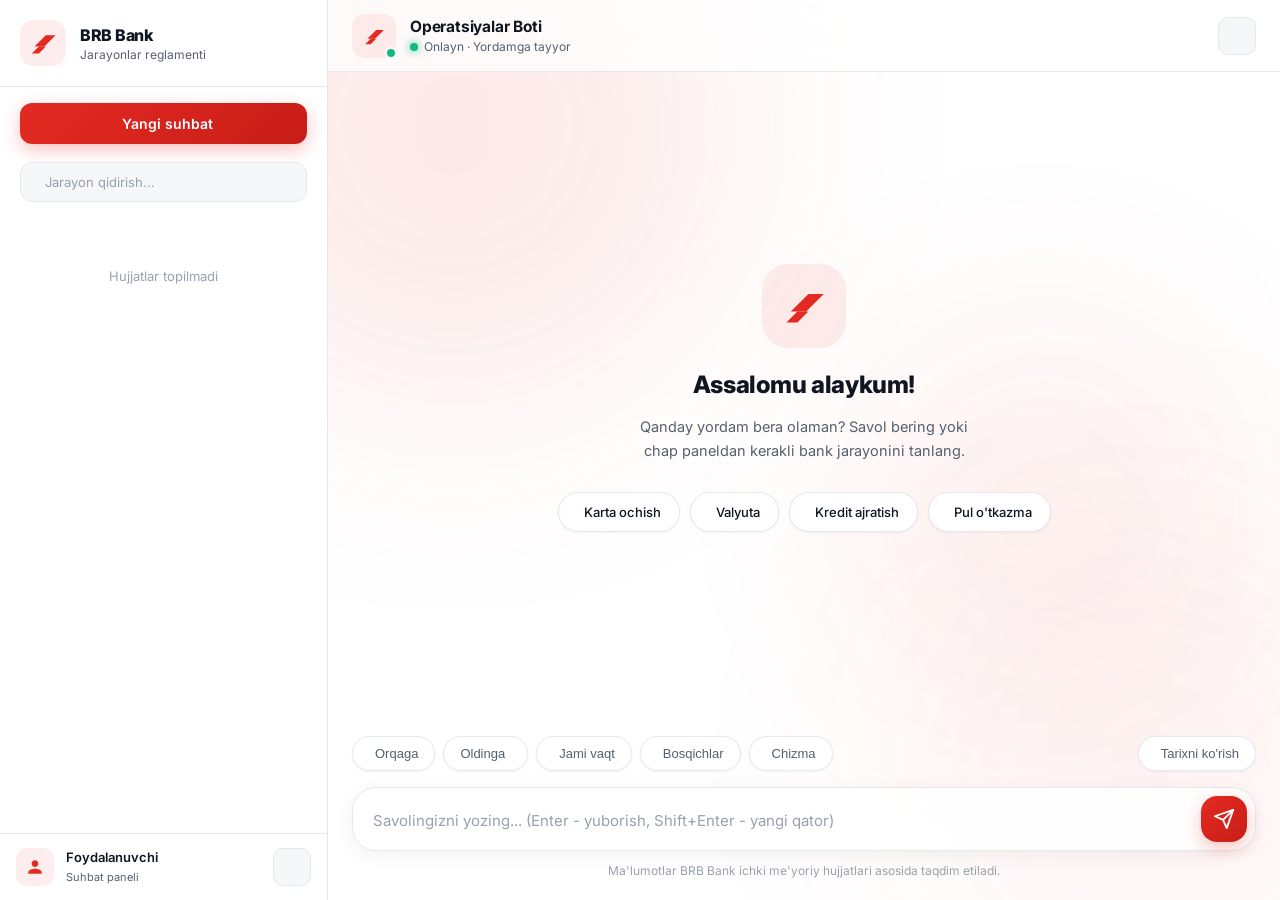
==== app/frontend/index.html @ d063abb3 "feat: CORS sozlamalari to'g'rilandi va suhbat/admin/superadmin panellari yangilandi" ====
<!DOCTYPE html>
<html lang="uz" data-theme="light">
<head>
  <meta charset="UTF-8">
  <meta name="viewport" content="width=device-width, initial-scale=1.0">
  <title>BRB Bank — Operatsiyalar Yordamchisi</title>
  <meta name="description" content="BRB Bank ichki jarayonlar va operatsiyalar bo'yicha sun'iy intellekt yordamchisi">
  <meta name="theme-color" content="#e32a22">
  <link rel="preconnect" href="https://fonts.googleapis.com">
  <link rel="preconnect" href="https://fonts.gstatic.com" crossorigin>
  <link href="https://fonts.googleapis.com/css2?family=Inter:wght@300;400;500;600;700;800&family=Fira+Code:wght@500&display=swap" rel="stylesheet">
  <link rel="stylesheet" href="https://cdn.jsdelivr.net/npm/@tabler/icons-webfont@3.3.0/tabler-icons.min.css"/>
  <style>
    :root {
      /* ===== LIGHT MODE ===== */
      --bg: #eef1f5;
      --bg-chat: #ffffff;
      --bg2: #ffffff;
      --bg3: #f6f7f9;
      --bg4: #eef0f3;
      --border: #e6e8ec;
      --border2: #d5d8dd;
      --txt: #0f1521;
      --txt2: #55606f;
      --txt3: #98a1af;

      /* BRB Qizil brend ranglari */
      --acc: #e32a22;
      --acc2: #c81d17;
      --acc-light: rgba(227, 42, 34, 0.08);
      --acc-light2: rgba(227, 42, 34, 0.14);
      --glow: rgba(227, 42, 34, 0.20);

      --blob1: rgba(227, 42, 34, 0.10);
      --blob2: rgba(227, 42, 34, 0.05);

      --green: #10b981;
      --ubg: linear-gradient(135deg, #e32a22 0%, #c81d17 100%);
      --ubg-solid: #e32a22;
      --bbg: #ffffff;

      --shadow-xs: 0 1px 3px rgba(15, 21, 33, 0.05);
      --shadow: 0 4px 20px rgba(15, 21, 33, 0.06);
      --shadow-lg: 0 16px 48px rgba(227, 42, 34, 0.16);
      --shadow-usr: 0 6px 18px rgba(227, 42, 34, 0.28);

      --r: 18px;
      --rs: 12px;
      --sw: 328px;
    }

    [data-theme="dark"] {
      /* ===== DARK MODE ===== */
      --bg: #090b10;
      --bg-chat: #0d0f15;
      --bg2: #12141b;
      --bg3: #181b23;
      --bg4: #222732;
      --border: #23283340;
      --border: #262b36;
      --border2: #333a48;
      --txt: #f1f3f7;
      --txt2: #9aa4b2;
      --txt3: #616b7a;

      --acc: #f2554d;
      --acc2: #e32a22;
      --acc-light: rgba(242, 85, 77, 0.12);
      --acc-light2: rgba(242, 85, 77, 0.20);
      --glow: rgba(242, 85, 77, 0.28);

      --blob1: rgba(242, 85, 77, 0.08);
      --blob2: rgba(242, 85, 77, 0.04);

      --green: #34d399;
      --ubg: linear-gradient(135deg, #f2554d 0%, #d8362e 100%);
      --ubg-solid: #f2554d;
      --bbg: #171a21;

      --shadow-xs: 0 1px 3px rgba(0, 0, 0, 0.3);
      --shadow: 0 4px 20px rgba(0, 0, 0, 0.45);
      --shadow-lg: 0 16px 48px rgba(0, 0, 0, 0.65);
      --shadow-usr: 0 6px 18px rgba(0, 0, 0, 0.5);
    }

    *, *::before, *::after { box-sizing: border-box; margin: 0; padding: 0; }

    html, body { height: 100%; background: var(--bg); }

    body {
      font-family: 'Inter', sans-serif;
      background: var(--bg);
      color: var(--txt);
      height: 100vh;
      overflow: hidden;
      display: flex;
      -webkit-font-smoothing: antialiased;
      transition: background .35s ease, color .35s ease;
    }

    /* ===== Scrollbar ===== */
    ::-webkit-scrollbar { width: 7px; height: 7px; }
    ::-webkit-scrollbar-track { background: transparent; }
    ::-webkit-scrollbar-thumb { background: var(--border2); border-radius: 10px; }
    ::-webkit-scrollbar-thumb:hover { background: var(--txt3); }

    .brb-logo-svg { width: 100%; height: 100%; object-fit: contain; }

    /* ===== Welcome Screen ===== */
    #welcome {
      position: fixed; inset: 0; z-index: 200; background: var(--bg2);
      display: flex; flex-direction: column; align-items: center; justify-content: center; gap: 26px;
      animation: wOut .55s cubic-bezier(.8,0,.2,1) 2.2s forwards;
    }
    @keyframes wOut { to { opacity: 0; transform: scale(1.06); pointer-events: none; visibility: hidden; } }
    .wlogo {
      width: 104px; height: 104px; border-radius: 30px;
      background: var(--acc-light); display: flex; align-items: center; justify-content: center;
      color: var(--acc); padding: 22px; position: relative;
      animation: wPop .8s cubic-bezier(.34,1.56,.64,1) .2s both;
    }
    .wlogo::after {
      content: ''; position: absolute; inset: -6px; border-radius: 34px;
      border: 2px solid var(--acc-light2); animation: wRing 2s ease-in-out infinite;
    }
    @keyframes wRing { 0%,100% { transform: scale(1); opacity: .6; } 50% { transform: scale(1.08); opacity: 0; } }
    .wtxt { text-align: center; animation: wUp .6s ease .7s both; }
    .wtxt h1 { font-size: 29px; font-weight: 800; letter-spacing: -.6px; color: var(--txt); }
    .wtxt p { font-size: 15px; color: var(--txt2); margin-top: 8px; font-weight: 400; }
    .wdots { display: flex; gap: 8px; animation: wUp .6s ease 1s both; }
    .wdots span { width: 9px; height: 9px; border-radius: 50%; background: var(--acc); animation: dp 1.4s ease infinite; }
    .wdots span:nth-child(2) { animation-delay: .2s; }
    .wdots span:nth-child(3) { animation-delay: .4s; }
    @keyframes wPop { from { transform: scale(.5); opacity: 0; } to { transform: scale(1); opacity: 1; } }
    @keyframes wUp { from { transform: translateY(20px); opacity: 0; } to { transform: translateY(0); opacity: 1; } }
    @keyframes dp { 0%,100% { transform: scale(.7); opacity: .35; } 50% { transform: scale(1.3); opacity: 1; } }

    #app { display: flex; width: 100%; height: 100vh; opacity: 0; animation: appF .6s ease 2.5s forwards; }
    @keyframes appF { to { opacity: 1; } }

    /* ===== Sidebar ===== */
    #sidebar {
      width: var(--sw); min-width: var(--sw); background: var(--bg2);
      border-right: 1px solid var(--border); display: flex; flex-direction: column;
      transition: transform .35s cubic-bezier(.4,0,.2,1), background .35s; z-index: 50;
    }
    .sbh { padding: 20px; border-bottom: 1px solid var(--border); display: flex; align-items: center; gap: 14px; flex-shrink: 0; }
    .sblogo {
      width: 46px; height: 46px; border-radius: 14px; background: var(--acc-light);
      display: flex; align-items: center; justify-content: center; color: var(--acc); flex-shrink: 0; padding: 9px;
    }
    .sbbrand h2 { font-size: 16px; font-weight: 800; letter-spacing: -.3px; }
    .sbbrand p { font-size: 12px; color: var(--txt2); margin-top: 2px; }

    .sbnew { padding: 16px 20px 4px; flex-shrink: 0; }
    .newbtn {
      width: 100%; display: flex; align-items: center; justify-content: center; gap: 8px;
      background: var(--ubg); color: #fff; border: none; border-radius: var(--rs);
      padding: 12px; font-size: 14px; font-weight: 600; font-family: inherit; cursor: pointer;
      box-shadow: var(--shadow-usr); transition: transform .2s ease, box-shadow .2s ease;
    }
    .newbtn i { font-size: 18px; }
    .newbtn:hover { transform: translateY(-2px); }
    .newbtn:active { transform: translateY(0) scale(.98); }

    .sbsrch { padding: 14px 20px; flex-shrink: 0; }
    .srchi {
      display: flex; align-items: center; gap: 10px; background: var(--bg3);
      border: 1px solid var(--border); border-radius: var(--rs); padding: 11px 14px; transition: all .2s ease;
    }
    .srchi:focus-within { border-color: var(--acc); box-shadow: 0 0 0 4px var(--acc-light); background: var(--bg2); }
    .srchi i { color: var(--txt3); font-size: 16px; flex-shrink: 0; }
    .srchi input { flex: 1; background: transparent; border: none; outline: none; font-size: 13px; color: var(--txt); font-family: inherit; }
    .srchi input::placeholder { color: var(--txt3); }

    .sbscroll { flex: 1; overflow-y: auto; padding: 0 12px 12px; }
    .sblabel {
      font-size: 11px; font-weight: 700; letter-spacing: .06em; color: var(--txt3);
      text-transform: uppercase; padding: 12px 12px 8px;
    }
    .pi {
      padding: 13px 14px; border-radius: var(--rs); cursor: pointer; margin-bottom: 5px;
      border: 1px solid transparent; transition: all .18s ease; display: flex; flex-direction: column; gap: 4px;
      position: relative;
    }
    .pi:hover { background: var(--bg3); }
    .pi.act { background: var(--acc-light); border-color: var(--acc-light2); }
    .pi.act::before {
      content: ''; position: absolute; left: 0; top: 50%; transform: translateY(-50%);
      width: 3px; height: 60%; background: var(--acc); border-radius: 0 3px 3px 0;
    }
    .pi.act .pcode { color: var(--acc); }
    .pcode { font-size: 11px; color: var(--txt3); font-weight: 600; font-family: 'Fira Code', monospace; transition: color .2s; }
    .pname { font-size: 13.5px; color: var(--txt); line-height: 1.45; font-weight: 500; }

    .sbfoot {
      padding: 14px 16px; border-top: 1px solid var(--border); flex-shrink: 0;
      display: flex; align-items: center; gap: 10px; background: var(--bg2); position: relative;
    }
    .uinfo-wrapper {
      display: flex; align-items: center; gap: 12px; flex: 1; cursor: pointer;
      padding: 6px; margin: -6px; border-radius: var(--rs); transition: background .2s;
    }
    .uinfo-wrapper:hover { background: var(--bg3); }
    .admin-menu {
      position: absolute; bottom: calc(100% + 10px); left: 16px; right: 16px; background: var(--bg2);
      border: 1px solid var(--border); border-radius: var(--rs); box-shadow: var(--shadow-lg);
      display: none; flex-direction: column; overflow: hidden; z-index: 100;
      animation: mIn .2s ease forwards; transform-origin: bottom left;
    }
    .admin-menu.show { display: flex; }
    .admin-menu .amlabel {
      font-size: 10px; font-weight: 700; letter-spacing: .06em; color: var(--txt3);
      text-transform: uppercase; padding: 12px 16px 6px;
    }
    .admin-menu a {
      padding: 12px 16px; color: var(--txt); text-decoration: none; font-size: 13px; font-weight: 500;
      display: flex; align-items: center; gap: 10px; transition: all .18s ease;
    }
    .admin-menu a i { font-size: 17px; color: var(--txt3); transition: color .2s; }
    .admin-menu a:hover { background: var(--bg3); color: var(--acc); }
    .admin-menu a:hover i { color: var(--acc); }

    .uav {
      width: 38px; height: 38px; border-radius: 11px; background: var(--acc-light);
      display: flex; align-items: center; justify-content: center; font-size: 16px;
      color: var(--acc); flex-shrink: 0; transition: all .3s ease;
    }
    .uinfo { flex: 1; min-width: 0; }
    .uinfo b { font-size: 13px; font-weight: 600; display: block; color: var(--txt); }
    .uinfo span { font-size: 11px; color: var(--txt2); }
    .ibtn {
      width: 38px; height: 38px; border-radius: 10px; background: var(--bg3);
      border: 1px solid var(--border); color: var(--txt2); cursor: pointer;
      display: flex; align-items: center; justify-content: center; transition: all .25s; flex-shrink: 0;
    }
    .ibtn i { font-size: 17px; }
    .ibtn:hover { background: var(--acc-light); color: var(--acc); border-color: var(--acc); }

    /* ===== Chat Area ===== */
    #chat-wrap {
      flex: 1; display: flex; flex-direction: column; min-width: 0;
      background: var(--bg-chat); position: relative; overflow: hidden;
    }

    .glow-bg { position: absolute; inset: 0; pointer-events: none; z-index: 0; overflow: hidden; }
    .blob { position: absolute; border-radius: 50%; filter: blur(120px); animation: float 22s infinite ease-in-out alternate; }
    .blob.b1 { width: 550px; height: 550px; background: var(--blob1); top: -150px; left: -150px; animation-duration: 24s; }
    .blob.b2 { width: 480px; height: 480px; background: var(--blob2); bottom: -100px; right: -100px; animation-duration: 28s; animation-delay: -6s; }
    .blob.b3 { width: 380px; height: 380px; background: var(--blob1); top: 35%; left: 55%; animation-duration: 32s; animation-delay: -10s; opacity: .7; }
    @keyframes float {
      0% { transform: translate(0,0) scale(1); opacity: .5; }
      33% { transform: translate(12vw,12vh) scale(1.15); opacity: .8; }
      66% { transform: translate(-8vw,20vh) scale(.9); opacity: .4; }
      100% { transform: translate(4vw,-8vh) scale(1.08); opacity: .7; }
    }

    /* ===== Header ===== */
    #chdr {
      background: rgba(255,255,255,.72); backdrop-filter: blur(14px);
      border-bottom: 1px solid var(--border); padding: 0 24px; height: 72px;
      display: flex; align-items: center; gap: 14px; flex-shrink: 0; position: relative; z-index: 10;
    }
    [data-theme="dark"] #chdr { background: rgba(18,20,27,.72); }
    #sbtog {
      display: none; background: var(--bg3); border: 1px solid var(--border); border-radius: 10px;
      width: 38px; height: 38px; color: var(--txt); cursor: pointer; font-size: 18px;
      align-items: center; justify-content: center; flex-shrink: 0;
    }
    .botav {
      width: 44px; height: 44px; border-radius: 13px; flex-shrink: 0; background: var(--acc-light);
      display: flex; align-items: center; justify-content: center; color: var(--acc); padding: 9px; position: relative;
    }
    .botav::after {
      content: ''; position: absolute; bottom: -1px; right: -1px; width: 12px; height: 12px;
      background: var(--green); border: 2.5px solid var(--bg-chat); border-radius: 50%;
    }
    .hinfo h1 { font-size: 15.5px; font-weight: 700; letter-spacing: -.2px; }
    .hstatus { font-size: 12px; color: var(--txt2); display: flex; align-items: center; gap: 6px; margin-top: 3px; }
    .sdot { width: 8px; height: 8px; border-radius: 50%; background: var(--green); box-shadow: 0 0 10px var(--green); animation: sgl 2.5s ease infinite; }
    @keyframes sgl { 0%,100% { opacity: 1; } 50% { opacity: .4; } }
    .hright { margin-left: auto; display: flex; align-items: center; gap: 12px; }
    .ppill {
      padding: 7px 14px; border-radius: 20px; font-size: 12px; font-weight: 600;
      background: var(--acc-light); border: 1px solid var(--acc-light2); color: var(--acc);
      max-width: 260px; overflow: hidden; text-overflow: ellipsis; white-space: nowrap;
      display: none; align-items: center; gap: 6px; animation: mIn .3s ease;
    }
    .ppill i { font-size: 14px; }

    /* ===== Messages Box ===== */
    #chat-box {
      flex: 1; padding: 30px 24px; overflow-y: auto; display: flex; flex-direction: column;
      gap: 22px; scroll-behavior: smooth; position: relative; z-index: 5;
    }

    /* ===== Empty State ===== */
    .empty-st {
      flex: 1; display: flex; flex-direction: column; align-items: center; justify-content: center;
      gap: 16px; animation: wUp .5s ease; position: relative; z-index: 5; padding: 20px;
    }
    .eicon {
      width: 84px; height: 84px; border-radius: 26px; background: var(--acc-light);
      display: flex; align-items: center; justify-content: center; color: var(--acc); padding: 19px; margin-bottom: 6px;
    }
    .empty-st h3 { font-size: 24px; font-weight: 800; color: var(--txt); letter-spacing: -.4px; }
    .empty-st p { font-size: 14.5px; color: var(--txt2); text-align: center; max-width: 360px; line-height: 1.6; }
    .chips { display: flex; flex-wrap: wrap; gap: 10px; justify-content: center; margin-top: 14px; max-width: 520px; }
    .chip {
      padding: 11px 18px; border-radius: 100px; font-size: 13px; font-weight: 500;
      background: var(--bg2); border: 1px solid var(--border); color: var(--txt); cursor: pointer;
      transition: all .2s ease; box-shadow: var(--shadow-xs); display: flex; align-items: center; gap: 7px;
    }
    .chip i { color: var(--acc); font-size: 16px; }
    .chip:hover { background: var(--acc-light); border-color: var(--acc-light2); color: var(--acc); transform: translateY(-2px); box-shadow: var(--shadow); }

    /* ===== Message Bubbles ===== */
    .mrow {
      display: flex; gap: 12px; align-items: flex-end;
      animation: mIn .32s cubic-bezier(.2,.8,.2,1) forwards; transform-origin: bottom; position: relative; z-index: 5;
    }
    .mrow.usr { flex-direction: row-reverse; }
    @keyframes mIn { from { transform: translateY(15px) scale(.98); opacity: 0; } to { transform: translateY(0) scale(1); opacity: 1; } }

    .mav { width: 36px; height: 36px; border-radius: 11px; flex-shrink: 0; display: flex; align-items: center; justify-content: center; }
    .mav.bot { background: var(--bg2); border: 1px solid var(--border); color: var(--acc); padding: 7px; box-shadow: var(--shadow-xs); }
    .mav.usr { background: var(--ubg); color: #fff; padding: 7px; box-shadow: var(--shadow-usr); }

    .mwrap { display: flex; flex-direction: column; max-width: 76%; gap: 4px; }
    .mrow.usr .mwrap { align-items: flex-end; }

    .mb { padding: 14px 18px; font-size: 14.5px; line-height: 1.65; word-break: break-word; position: relative; }
    .mb.bot { background: var(--bbg); border: 1px solid var(--border); border-radius: var(--r) var(--r) var(--r) 5px; color: var(--txt); box-shadow: var(--shadow-xs); }
    .mb.usr { background: var(--ubg); color: #fff; border-radius: var(--r) var(--r) 5px var(--r); box-shadow: var(--shadow-usr); }

    /* Bot javob matni formati */
    .mb.bot strong { font-weight: 700; color: var(--txt); }
    .mb.bot ul, .mb.bot ol { margin: 8px 0; padding-left: 20px; }
    .mb.bot li { margin: 4px 0; }
    .mb.bot code {
      background: var(--bg4); padding: 2px 6px; border-radius: 6px;
      font-family: 'Fira Code', monospace; font-size: 12.5px; color: var(--acc);
    }
    .mb.bot a { color: var(--acc); text-decoration: underline; }

    .mmeta { display: flex; align-items: center; gap: 8px; padding: 0 4px; }
    .mt { font-size: 11px; color: var(--txt3); white-space: nowrap; }
    .mcopy {
      background: none; border: none; color: var(--txt3); cursor: pointer; font-size: 13px;
      display: flex; align-items: center; gap: 3px; padding: 2px 4px; border-radius: 6px;
      opacity: 0; transition: all .2s ease;
    }
    .mrow.bot:hover .mcopy { opacity: 1; }
    .mcopy:hover { color: var(--acc); background: var(--acc-light); }

    .typing-b {
      background: var(--bbg); border: 1px solid var(--border); border-radius: var(--r) var(--r) var(--r) 5px;
      padding: 16px 20px; display: flex; gap: 6px; align-items: center; box-shadow: var(--shadow-xs);
    }
    .typing-b span { width: 7px; height: 7px; border-radius: 50%; background: var(--acc); animation: tdot 1.4s ease-in-out infinite; opacity: .4; }
    .typing-b span:nth-child(2) { animation-delay: .2s; }
    .typing-b span:nth-child(3) { animation-delay: .4s; }
    @keyframes tdot { 0%,100% { transform: translateY(0); opacity: .4; } 50% { transform: translateY(-5px); opacity: 1; } }

    /* ===== Quick Action Bar ===== */
    #quick-bar {
      padding: 12px 24px; background: transparent; display: flex; align-items: center; gap: 8px;
      flex-shrink: 0; overflow-x: auto; position: relative; z-index: 10;
    }
    #quick-bar::-webkit-scrollbar { height: 0; }
    .qbtn {
      padding: 9px 16px; border-radius: 100px; white-space: nowrap; background: var(--bg2);
      border: 1px solid var(--border); font-size: 13px; font-weight: 500; color: var(--txt2);
      cursor: pointer; transition: all .2s ease; display: flex; align-items: center; gap: 6px;
      flex-shrink: 0; box-shadow: var(--shadow-xs);
    }
    .qbtn i { font-size: 16px; color: var(--txt3); transition: color .2s; }
    .qbtn:hover { background: var(--acc-light); border-color: var(--acc); color: var(--acc); }
    .qbtn:hover i { color: var(--acc); }
    .qbtn[data-state='open'] { background: var(--acc); border-color: var(--acc); color: #fff; }
    .qbtn[data-state='open'] i { color: #fff; }
    .qsp { flex: 1; min-width: 8px; }

    /* ===== Input Area ===== */
    #input-area { padding: 4px 24px 22px; background: transparent; flex-shrink: 0; position: relative; z-index: 10; }
    .ishell {
      display: flex; gap: 10px; align-items: flex-end; background: rgba(255,255,255,.85);
      backdrop-filter: blur(14px); border: 1px solid var(--border); border-radius: 24px;
      padding: 8px 8px 8px 20px; transition: all .2s ease; box-shadow: var(--shadow);
    }
    [data-theme="dark"] .ishell { background: rgba(18,20,27,.85); }
    .ishell:focus-within { border-color: var(--acc); box-shadow: 0 4px 24px var(--acc-light), 0 0 0 4px var(--acc-light); }
    #user-input {
      flex: 1; background: transparent; border: none; outline: none; font-size: 15px;
      color: var(--txt); resize: none; font-family: inherit; min-height: 24px; max-height: 140px;
      line-height: 1.5; padding: 10px 0;
    }
    #user-input::placeholder { color: var(--txt3); }

    #send-btn {
      width: 46px; height: 46px; flex-shrink: 0; background: var(--ubg); border: none;
      color: #fff; cursor: pointer; display: flex; align-items: center; justify-content: center;
      border-radius: 16px; transition: all .2s cubic-bezier(.2,.8,.2,1); align-self: flex-end;
      box-shadow: var(--shadow-usr);
    }
    #send-btn:hover { transform: translateY(-2px) scale(1.04); }
    #send-btn:active { transform: translateY(0) scale(.95); }
    #send-btn:disabled { opacity: .45; cursor: not-allowed; transform: none; box-shadow: none; }

    .ihint { font-size: 12px; color: var(--txt3); text-align: center; margin-top: 12px; }

    /* ===== Diagram Modal ===== */
    .diagram-modal-overlay {
      display: none; position: fixed; inset: 0; z-index: 300; background: rgba(0,0,0,.62);
      backdrop-filter: blur(5px); align-items: center; justify-content: center; padding: 20px;
      animation: mIn .22s ease forwards;
    }
    .diagram-modal-content {
      background: var(--bg2); border: 1px solid var(--border); padding: 24px; border-radius: var(--r);
      max-width: 92%; max-height: 92%; display: flex; flex-direction: column; position: relative; box-shadow: var(--shadow-lg);
    }
    .diagram-modal-header { display: flex; align-items: center; gap: 10px; padding-right: 44px; }
    .diagram-modal-header i { color: var(--acc); font-size: 20px; }
    .diagram-modal-header h4 { font-size: 15px; font-weight: 700; color: var(--txt); }
    .diagram-close-btn {
      position: absolute; top: 16px; right: 16px; background: var(--bg3); border: 1px solid var(--border);
      color: var(--txt); border-radius: 50%; width: 34px; height: 34px; cursor: pointer;
      display: flex; align-items: center; justify-content: center; transition: all .2s;
      font-size: 22px; font-weight: 500; line-height: 1;
    }
    .diagram-close-btn:hover { background: var(--acc-light); color: var(--acc); border-color: var(--acc); }
    .diagram-toolbar {
      display: flex; align-items: center; justify-content: center; gap: 8px; margin-top: 14px;
    }
    .diagram-zoom-btn {
      width: 36px; height: 36px; border: 1px solid var(--border); border-radius: 10px;
      background: var(--bg3); color: var(--txt); cursor: pointer; display: flex;
      align-items: center; justify-content: center; transition: all .2s;
      font-size: 22px; font-weight: 600; line-height: 1;
    }
    .diagram-zoom-btn:hover { background: var(--acc-light); color: var(--acc); border-color: var(--acc); }
    .diagram-zoom-btn:active { transform: scale(.94); }
    .diagram-zoom-value { min-width: 54px; text-align: center; color: var(--txt2); font-size: 13px; font-weight: 600; }
    .diagram-img-container {
      overflow: auto; margin-top: 12px; max-height: calc(100vh - 250px); min-height: 220px;
      display: flex; align-items: flex-start; justify-content: flex-start; overscroll-behavior: contain;
      touch-action: none; border-radius: var(--rs); background: var(--bg3); cursor: grab;
    }
    .diagram-img-container.is-dragging { cursor: grabbing; }
    .diagram-img-container.is-dragging img { pointer-events: none; }
    .diagram-img-stage { min-width: 100%; min-height: 100%; padding: 16px; text-align: center; }
    .diagram-img-container img {
      display: inline-block; max-width: none; height: auto; border-radius: var(--rs);
      transform-origin: top center; user-select: none; -webkit-user-drag: none;
    }

    @keyframes spin { from { transform: rotate(0deg); } to { transform: rotate(360deg); } }

    /* Sidebar overlay (mobile) */
    #overlay { display: none; position: fixed; inset: 0; background: rgba(0,0,0,.4); z-index: 45; }
    #overlay.show { display: block; }

    @media(max-width:768px) {
      #sidebar { position: fixed; top: 0; left: 0; height: 100vh; transform: translateX(-100%); box-shadow: var(--shadow-lg); }
      #sidebar.open { transform: translateX(0); }
      #sbtog { display: flex !important; }
      #chdr { padding: 0 16px; height: 66px; }
      #chat-box { padding: 20px 16px; }
      #input-area { padding: 4px 16px 16px; }
      #quick-bar { padding: 10px 16px; }
      .mwrap { max-width: 86%; }
    }
  </style>
</head>
<body>

<svg style="display:none;">
  <symbol id="brb-logo" viewBox="0 0 40 40" fill="none">
    <path d="M8 25 L24 9 H38 L22 25 Z" fill="currentColor"/>
    <path d="M4 35 L14 25 H24 L14 35 Z" fill="currentColor"/>
  </symbol>
  <symbol id="icon-user-solid" viewBox="0 0 24 24" fill="currentColor">
    <path d="M12 12c2.21 0 4-1.79 4-4s-1.79-4-4-4-4 1.79-4 4 1.79 4 4 4zm0 2c-2.67 0-8 1.34-8 4v2h16v-2c0-2.66-5.33-4-8-4z"/>
  </symbol>
  <symbol id="icon-send" viewBox="0 0 24 24" fill="none" stroke="currentColor" stroke-width="2" stroke-linecap="round" stroke-linejoin="round">
    <path d="M22 2 11 13"></path>
    <path d="M22 2 15 22 11 13 2 9 22 2Z"></path>
  </symbol>
</svg>

<!-- Welcome Screen -->
<div id="welcome">
  <div class="wlogo">
    <svg class="brb-logo-svg"><use href="#brb-logo"></use></svg>
  </div>
  <div class="wtxt">
    <h1>Bank Yordamchisi</h1>
    <p>Jarayonlar va operatsiyalar bo'yicha sun'iy intellekt</p>
  </div>
  <div class="wdots"><span></span><span></span><span></span></div>
</div>

<div id="app">

  <!-- Sidebar -->
  <div id="sidebar">
    <div class="sbh">
      <div class="sblogo">
        <svg class="brb-logo-svg"><use href="#brb-logo"></use></svg>
      </div>
      <div class="sbbrand">
        <h2>BRB Bank</h2>
        <p>Jarayonlar reglamenti</p>
      </div>
    </div>

    <div class="sbnew">
      <button class="newbtn" onclick="clearChat()">
        <i class="ti ti-plus"></i> Yangi suhbat
      </button>
    </div>

    <div class="sbsrch">
      <div class="srchi">
        <i class="ti ti-search"></i>
        <input type="text" id="proc-search" placeholder="Jarayon qidirish..." oninput="filterProcs(this.value)">
      </div>
    </div>

    <div class="sbscroll" id="proc-list">
      <div style="padding:40px 20px; color:var(--txt3); font-size:13px; text-align:center;">
        <i class="ti ti-loader-2" style="font-size:28px; display:block; margin-bottom:12px; animation:spin 1s linear infinite"></i>
        Ma'lumotlar yuklanmoqda...
      </div>
    </div>

    <div class="sbfoot">
      <div class="uinfo-wrapper" onclick="toggleAdminMenu(event)">
        <div class="uav">
          <svg style="width:20px;height:20px;"><use href="#icon-user-solid"></use></svg>
        </div>
        <div class="uinfo">
          <b>Foydalanuvchi</b>
          <span>Suhbat paneli</span>
        </div>
        <i class="ti ti-selector" style="color:var(--txt3);font-size:18px;"></i>
      </div>

      <button class="ibtn" id="theme-toggle" onclick="toggleTheme()" title="Rejimni almashtirish">
        <i class="ti ti-moon" id="theme-icon"></i>
      </button>

      <div class="admin-menu" id="admin-menu">
        <div class="amlabel">Boshqaruv</div>
        <a href="http://localhost:8080/admin-panel"><i class="ti ti-user-cog"></i> Admin Panel</a>
        <a href="http://localhost:8080/superadmin-panel"><i class="ti ti-shield-lock"></i> Super Admin Panel</a>
      </div>
    </div>
  </div>

  <!-- Chat -->
  <div id="chat-wrap">
    <div class="glow-bg">
      <div class="blob b1"></div>
      <div class="blob b2"></div>
      <div class="blob b3"></div>
    </div>

    <div id="chdr">
      <button id="sbtog" onclick="toggleSidebar()"><i class="ti ti-menu-2"></i></button>
      <div class="botav">
        <svg class="brb-logo-svg" style="width:22px;height:22px;"><use href="#brb-logo"></use></svg>
      </div>
      <div class="hinfo">
        <h1>Operatsiyalar Boti</h1>
        <div class="hstatus"><span class="sdot"></span> Onlayn &middot; Yordamga tayyor</div>
      </div>
      <div class="hright">
        <div class="ppill" id="ppill"><i class="ti ti-file-text"></i><span id="ppill-text"></span></div>
        <button class="ibtn" onclick="clearChat()" title="Suhbatni tozalash"><i class="ti ti-trash"></i></button>
      </div>
    </div>

    <div id="chat-box">
      <div class="empty-st" id="empty-st">
        <div class="eicon">
          <svg class="brb-logo-svg" style="width:44px;height:44px;"><use href="#brb-logo"></use></svg>
        </div>
        <h3>Assalomu alaykum!</h3>
        <p>Qanday yordam bera olaman? Savol bering yoki chap paneldan kerakli bank jarayonini tanlang.</p>
        <div class="chips">
          <div class="chip" onclick="quickAsk('Karta ochish jarayoni bosqichlari qanday?')">
            <i class="ti ti-credit-card"></i> Karta ochish
          </div>
          <div class="chip" onclick="quickAsk('Valyuta ayirboshlash qanday amalga oshiriladi?')">
            <i class="ti ti-currency-dollar"></i> Valyuta
          </div>
          <div class="chip" onclick="quickAsk('Kredit berish jarayoni haqida ma\'lumot')">
            <i class="ti ti-building-bank"></i> Kredit ajratish
          </div>
          <div class="chip" onclick="quickAsk('Xalqaro pul o\'tkazmalari qoidalari')">
            <i class="ti ti-world"></i> Pul o'tkazma
          </div>
        </div>
      </div>
    </div>

    <div id="quick-bar">
      <button class="qbtn" onclick="navStep(-1)"><i class="ti ti-arrow-left"></i> Orqaga</button>
      <button class="qbtn" onclick="navStep(1)">Oldinga <i class="ti ti-arrow-right"></i></button>
      <button class="qbtn" onclick="askTime()"><i class="ti ti-clock"></i> Jami vaqt</button>
      <button class="qbtn" onclick="askSteps()"><i class="ti ti-list-numbers"></i> Bosqichlar</button>
      <button class="qbtn" onclick="showDiagram()"><i class="ti ti-sitemap"></i> Chizma</button>
      <span class="qsp"></span>
      <button class="qbtn" id="hbtn" onclick="showHistory()"><i class="ti ti-history"></i> Tarixni ko'rish</button>
    </div>

    <div id="input-area">
      <div class="ishell">
        <textarea id="user-input" rows="1"
          placeholder="Savolingizni yozing... (Enter - yuborish, Shift+Enter - yangi qator)"
          onkeydown="handleKey(event)" oninput="autoResize(this)"></textarea>
        <button id="send-btn" onclick="sendMessage()" title="Yuborish">
          <svg style="width:22px;height:22px;"><use href="#icon-send"></use></svg>
        </button>
      </div>
      <div class="ihint">Ma'lumotlar BRB Bank ichki me'yoriy hujjatlari asosida taqdim etiladi.</div>
    </div>
  </div>
</div>

<div id="overlay" onclick="toggleSidebar()"></div>

<!-- Diagram Modal -->
<div id="diagram-modal" class="diagram-modal-overlay">
  <div class="diagram-modal-content">
    <button class="diagram-close-btn" type="button" onclick="closeDiagram()" aria-label="Chizmani yopish">×</button>
    <div class="diagram-modal-header">
      <i class="ti ti-sitemap"></i>
      <h4>Jarayon chizmasi</h4>
    </div>
      <div class="diagram-toolbar" aria-label="Chizma masshtabi">
        <button class="diagram-zoom-btn" type="button" onclick="changeDiagramZoom(-0.1)" aria-label="Kichraytirish">−</button>
        <span id="diagram-zoom-value" class="diagram-zoom-value">100%</span>
        <button class="diagram-zoom-btn" type="button" onclick="changeDiagramZoom(0.1)" aria-label="Kattalashtirish">+</button>
        <button class="diagram-zoom-btn" type="button" onclick="resetDiagramZoom()" aria-label="Asl o‘lcham">↺</button>
      </div>
      <div id="diagram-img-container" class="diagram-img-container">
        <div class="diagram-img-stage">
          <img id="diagram-img-element" src="" alt="Jarayon chizmasi" draggable="false">
        </div>
      </div>
  </div>
</div>

<script>
  /* ===================== BACKEND MANZILI (API_URL) ===================== */
  // Sizning faol Cloudflare tunnel manzilingiz
  const API_URL = "https://additions-pages-diego-accurately.trycloudflare.com";

  /* ===================== HOLAT (STATE) ===================== */
  let PROCS = {}, _all = [], activeProc = null, currentStep = null, _hopen = false, _busy = false;
  const cb  = document.getElementById('chat-box');
  const est = document.getElementById('empty-st');

  // Faol chizma fayli (boshlang'ich neytral rasm)
  let currentDiagramFile = "default_flow.png";

  /* ===================== MAVZU (THEME) ===================== */
  function toggleTheme() {
    const body = document.body;
    const icon = document.getElementById('theme-icon');
    if (body.getAttribute('data-theme') === 'dark') {
      body.removeAttribute('data-theme');
      icon.className = 'ti ti-moon';
      try { localStorage.setItem('brb-theme', 'light'); } catch(e){}
    } else {
      body.setAttribute('data-theme', 'dark');
      icon.className = 'ti ti-sun';
      try { localStorage.setItem('brb-theme', 'dark'); } catch(e){}
    }
  }
  (function initTheme(){
    try {
      if (localStorage.getItem('brb-theme') === 'dark') {
        document.body.setAttribute('data-theme', 'dark');
        document.getElementById('theme-icon').className = 'ti ti-sun';
      }
    } catch(e){}
  })();

  /* ===================== SIDEBAR ===================== */
  function toggleSidebar() {
    document.getElementById('sidebar').classList.toggle('open');
    document.getElementById('overlay').classList.toggle('show');
  }

  /* ===================== ADMIN MENYU ===================== */
  function toggleAdminMenu(event) {
    event.stopPropagation();
    document.getElementById('admin-menu').classList.toggle('show');
  }
  document.addEventListener('click', function(event) {
    const menu = document.getElementById('admin-menu');
    if (menu.classList.contains('show') && !event.target.closest('.sbfoot')) {
      menu.classList.remove('show');
    }
  });

  /* ===================== JARAYONLARNI YUKLASH (API) ===================== */
  async function loadProcesses() {
    try {
      // API_URL o'zgaruvchisi qo'shildi
      const r = await fetch(`${API_URL}/chat/processes?limit=100`);
      const d = await r.json();
      if (Array.isArray(d)) {
        _all = d; PROCS = {};
        d.forEach(p => {
          PROCS[p.code] = {
            name: p.name || p.process_name || p.savol || p.code,
            totalTime: p.total_time || p.totalTime || '--',
            steps: p.steps || []
          };
        });
      }
    } catch (e) { console.warn('[v0] loadProcesses xatosi:', e); }
    renderProcs(_all);
  }

  function renderProcs(list) {
    const el = document.getElementById('proc-list');
    if (!list || !list.length) {
      el.innerHTML = '<div style="padding:40px 20px;color:var(--txt3);font-size:13px;text-align:center">'
        + '<i class="ti ti-folder-off" style="font-size:32px;display:block;margin-bottom:12px;opacity:.5"></i>'
        + 'Hujjatlar topilmadi</div>';
      return;
    }
    el.innerHTML = `<div class="sblabel">Barcha jarayonlar &middot; ${list.length} ta</div>`
      + list.map(p => `<div class="pi${activeProc === p.code ? ' act' : ''}" onclick="selectProc('${esc(p.code)}')">
          <div class="pcode">${esc(p.code)}</div>
          <div class="pname">${esc(p.name || p.process_name || p.code)}</div>
        </div>`).join('');
  }

  function filterProcs(q) {
    const lo = q.toLowerCase();
    renderProcs(_all.filter(p =>
      p.code.toLowerCase().includes(lo) || (p.name || '').toLowerCase().includes(lo)
    ));
  }

  async function selectProc(code) {
    activeProc = code; currentStep = null; renderProcs(_all);
    const p = PROCS[code] || {};
    const pill = document.getElementById('ppill');
    document.getElementById('ppill-text').textContent = `${code} \u00b7 ${p.name || ''}`;
    pill.style.display = 'flex';
    const msg = `${code} ${p.name || ''}`.trim();
    addMsg(msg, 'usr');
    const tid = addTyping();
    await toBack(msg, tid);
    if (window.innerWidth <= 768) toggleSidebar();
  }

  /* ===================== BOSQICH NAVIGATSIYASI ===================== */
  async function navStep(dir) {
    if (!activeProc) { addMsg("Avval chap paneldan biror jarayonni tanlang.", 'bot'); return; }
    const p = PROCS[activeProc];
    if (currentStep === null) {
      currentStep = dir === 1 ? 1 : (p.steps.length || 1);
    } else {
      const n = currentStep + dir, tot = p.steps.length || 99;
      if (n < 1) { addMsg("Siz allaqachon birinchi bosqichdasiz.", 'bot'); return; }
      if (p.steps.length && n > tot) { addMsg("Siz allaqachon oxirgi bosqichdasiz.", 'bot'); return; }
      currentStep = n;
    }
    const msg = dir === 1 ? 'oldinga' : 'orqaga';
    addMsg(msg, 'usr');
    const tid = addTyping();
    await toBack(msg, tid);
  }

  async function askTime() {
    const msg = activeProc ? `${activeProc} jarayoni qancha vaqt oladi?` : "Jarayonlar uchun umumiy vaqt?";
    addMsg("\u23F1 Jami vaqt qancha?", 'usr');
    const tid = addTyping();
    await toBack(msg, tid);
  }
  async function askSteps() {
    const msg = activeProc ? `${activeProc} jarayonidagi barcha bosqichlarni ko'rsat` : "Jarayon bosqichlari?";
    addMsg("\uD83D\uDCCB Barcha bosqichlar", 'usr');
    const tid = addTyping();
    await toBack(msg, tid);
  }
  async function quickAsk(q) {
    addMsg(q, 'usr');
    const tid = addTyping();
    await toBack(q, tid);
  }

  /* ===================== INPUT ===================== */
  function handleKey(e) {
    if (e.key === 'Enter' && !e.shiftKey && !e.nativeEvent?.isComposing && e.keyCode !== 229) {
      e.preventDefault();
      sendMessage();
    }
  }
  function autoResize(el) {
    el.style.height = 'auto';
    el.style.height = Math.min(el.scrollHeight, 140) + 'px';
  }

  async function sendMessage() {
    if (_busy) return;
    const inp = document.getElementById('user-input');
    const msg = inp.value.trim();
    if (!msg) return;
    addMsg(msg, 'usr');
    inp.value = '';
    inp.style.height = 'auto';
    const tid = addTyping();
    await toBack(msg, tid);
  }

  /* ===================== BACKEND BILAN ALOQA (API) ===================== */
  async function toBack(text, tid) {
    setBusy(true);
    try {
      // API_URL o'zgaruvchisi qo'shildi
      const r = await fetch(`${API_URL}/chat/`, {
        method: 'POST',
        headers: { 'Content-Type': 'application/json' },
        body: JSON.stringify({ message: text })
      });
      const d = await r.json();
      rmTyping(tid);
      addMsg(d.reply, 'bot');

      // Backenddan kelgan .docx nomini .png ga avtomatik almashtirish
      if (d && d.current_topic) {
        currentDiagramFile = d.current_topic.replace(/\.docx$/i, '.png');
      } else {
        currentDiagramFile = "default_flow.png";
      }
    } catch (e) {
      console.warn('[v0] toBack xatosi:', e);
      rmTyping(tid);
      addMsg("Xatolik yuz berdi. Tarmoqni tekshiring.", 'bot');
    } finally {
      setBusy(false);
    }
  }

  function setBusy(v) {
    _busy = v;
    document.getElementById('send-btn').disabled = v;
  }

  /* ===================== TARIX ===================== */
  async function showHistory() {
    const btn = document.getElementById('hbtn');
    if (_hopen) {
      _hopen = false; clearMsgs();
      btn.removeAttribute('data-state');
      btn.innerHTML = '<i class="ti ti-history"></i> Tarixni ko\'rish';
      return;
    }
    try {
      // API_URL o'zgaruvchisi qo'shildi
      const r = await fetch(`${API_URL}/chat/chat-history`);
      const d = await r.json();
      if (d.status === 'success' && d.chat_history.length > 0) {
        clearMsgs();
        d.chat_history.forEach(m => addMsg(m.text, m.sender === 'user' ? 'usr' : 'bot'));
        addMsg("\u2705 Oldingi suhbat tarixi yuklandi.", 'bot');
        _hopen = true;
        btn.setAttribute('data-state', 'open');
        btn.innerHTML = '<i class="ti ti-x"></i> Tarixni yopish';
      } else {
        addMsg("\uD83D\uDCED Suhbat tarixi bo'sh.", 'bot');
      }
    } catch (e) {
      addMsg("Tarixni yuklashda xatolik yuz berdi.", 'bot');
    }
  }

  /* ===================== SUHBATNI TOZALASH ===================== */
  function clearChat() {
    clearMsgs();
    activeProc = null; currentStep = null; currentDiagramFile = "default_flow.png";
    document.getElementById('ppill').style.display = 'none';
    _hopen = false;
    const btn = document.getElementById('hbtn');
    btn.removeAttribute('data-state');
    btn.innerHTML = '<i class="ti ti-history"></i> Tarixni ko\'rish';
    renderProcs(_all);
  }
  function clearMsgs() {
    cb.innerHTML = '';
    cb.appendChild(est);
    est.style.display = 'flex';
  }

  /* ===================== XABAR QO'SHISH ===================== */
  function addMsg(text, sender) {
    if (est.parentNode === cb) est.style.display = 'none';
    const now = new Date();
    const t = now.getHours().toString().padStart(2, '0') + ':' + now.getMinutes().toString().padStart(2, '0');
    const row = document.createElement('div');
    row.className = 'mrow ' + (sender === 'usr' ? 'usr' : 'bot');

    if (sender === 'usr') {
      row.innerHTML =
        `<div class="mav usr"><svg style="width:20px;height:20px;"><use href="#icon-user-solid"></use></svg></div>
         <div class="mwrap">
           <div class="mb usr">${esc(text)}</div>
           <div class="mmeta"><span class="mt">${t}</span></div>
         </div>`;
    } else {
      const safe = fmt(text);
      row.innerHTML =
        `<div class="mav bot"><svg class="brb-logo-svg"><use href="#brb-logo"></use></svg></div>
         <div class="mwrap">
           <div class="mb bot">${safe}</div>
           <div class="mmeta">
             <span class="mt">${t}</span>
             <button class="mcopy" onclick="copyMsg(this)"><i class="ti ti-copy"></i> Nusxa</button>
           </div>
         </div>`;
    }
    cb.appendChild(row);
    cb.scrollTop = cb.scrollHeight;
  }

  function copyMsg(btn) {
    const bubble = btn.closest('.mwrap').querySelector('.mb');
    const text = bubble.innerText || bubble.textContent;
    navigator.clipboard.writeText(text).then(() => {
      btn.innerHTML = '<i class="ti ti-check"></i> Nusxalandi';
      setTimeout(() => { btn.innerHTML = '<i class="ti ti-copy"></i> Nusxa'; }, 1600);
    }).catch(() => {});
  }

  /* ===================== YOZILMOQDA INDIKATORI ===================== */
  function addTyping() {
    if (est.parentNode === cb) est.style.display = 'none';
    const row = document.createElement('div');
    row.className = 'mrow bot';
    const id = 'ty-' + Date.now();
    row.id = id;
    row.innerHTML =
      `<div class="mav bot"><svg class="brb-logo-svg"><use href="#brb-logo"></use></svg></div>
       <div class="typing-b"><span></span><span></span><span></span></div>`;
    cb.appendChild(row);
    cb.scrollTop = cb.scrollHeight;
    return id;
  }
  function rmTyping(id) { const el = document.getElementById(id); if (el) el.remove(); }

  /* ===================== YORDAMCHI (ESCAPE / FORMAT) ===================== */
  function esc(s) {
    return String(s)
      .replace(/&/g, '&amp;')
      .replace(/</g, '&lt;')
      .replace(/>/g, '&gt;')
      .replace(/\n/g, '<br>');
  }

  function fmt(s) {
    let out = String(s)
      .replace(/&/g, '&amp;')
      .replace(/</g, '&lt;')
      .replace(/>/g, '&gt;');
    out = out.replace(/\*\*(.+?)\*\*/g, '<strong>$1</strong>');
    out = out.replace(/`([^`]+?)`/g, '<code>$1</code>');
    out = out.replace(/\n/g, '<br>');
    return out;
  }

  /* ===================== CHIZMA (DIAGRAM) ===================== */
  let diagramZoom = 1;
  const diagramPointers = new Map();
  let diagramPinchDistance = 0;

  function applyDiagramZoom() {
    const img = document.getElementById('diagram-img-element');
    const value = document.getElementById('diagram-zoom-value');
    if (!img || !value) return;
    img.style.width = `${diagramZoom * 100}%`;
    value.textContent = `${Math.round(diagramZoom * 100)}%`;
  }

  function setDiagramZoom(nextZoom) {
    diagramZoom = Math.min(3, Math.max(0.5, nextZoom));
    applyDiagramZoom();
  }

  function changeDiagramZoom(amount) {
    setDiagramZoom(diagramZoom + amount);
  }

  function resetDiagramZoom() {
    setDiagramZoom(1);
    const container = document.getElementById('diagram-img-container');
    if (container) container.scrollTo({ top: 0, left: 0, behavior: 'smooth' });
  }

  function showDiagram() {
    const modal = document.getElementById('diagram-modal');
    const img = document.getElementById('diagram-img-element');
    if (!img || !modal) return;
    if (!currentDiagramFile) {
      addMsg("Hozircha faol jarayon aniqlanmadi.", 'bot');
      return;
    }
    const safeFileName = encodeURIComponent(currentDiagramFile);
    // API_URL o'zgaruvchisi qo'shildi
    img.src = `${API_URL}/chat/diagram-file/${safeFileName}`;
    resetDiagramZoom();
    modal.style.display = 'flex';
  }
  function closeDiagram() {
    document.getElementById('diagram-modal').style.display = 'none';
    diagramPointers.clear();
    diagramPinchDistance = 0;
  }
  document.getElementById('diagram-modal').addEventListener('click', function(e) {
    if (e.target === this) closeDiagram();
  });

  const diagramContainer = document.getElementById('diagram-img-container');
  diagramContainer.addEventListener('wheel', function(e) {
    e.preventDefault();
    e.stopPropagation();
    changeDiagramZoom(e.deltaY < 0 ? 0.1 : -0.1);
  }, { passive: false });

  diagramContainer.addEventListener('pointerdown', function(e) {
    if (e.pointerType === 'mouse' && e.button !== 0) return;
    diagramPointers.set(e.pointerId, {
      x: e.clientX,
      y: e.clientY,
      scrollLeft: this.scrollLeft,
      scrollTop: this.scrollTop
    });
    this.setPointerCapture(e.pointerId);
    if (diagramPointers.size === 1) this.classList.add('is-dragging');
  });
  diagramContainer.addEventListener('pointermove', function(e) {
    const currentPointer = diagramPointers.get(e.pointerId);
    if (!currentPointer) return;

    if (diagramPointers.size === 1) {
      e.preventDefault();
      this.scrollLeft = currentPointer.scrollLeft - (e.clientX - currentPointer.x);
      this.scrollTop = currentPointer.scrollTop - (e.clientY - currentPointer.y);
      return;
    }

    diagramPointers.set(e.pointerId, {
      ...currentPointer,
      x: e.clientX,
      y: e.clientY
    });
    if (diagramPointers.size !== 2) return;
    e.preventDefault();
    const points = Array.from(diagramPointers.values());
    const distance = Math.hypot(points[0].x - points[1].x, points[0].y - points[1].y);
    if (diagramPinchDistance) setDiagramZoom(diagramZoom * (distance / diagramPinchDistance));
    diagramPinchDistance = distance;
  });
  function releaseDiagramPointer(e) {
    diagramPointers.delete(e.pointerId);
    diagramPinchDistance = 0;
    if (diagramPointers.size === 0) diagramContainer.classList.remove('is-dragging');
  }
  diagramContainer.addEventListener('pointerup', releaseDiagramPointer);
  diagramContainer.addEventListener('pointercancel', releaseDiagramPointer);

  document.addEventListener('keydown', function(e) {
    if (e.key === 'Escape') closeDiagram();
  });

  /* ===================== ISHGA TUSHIRISH ===================== */
  loadProcesses();
</script>
</body>
</html>
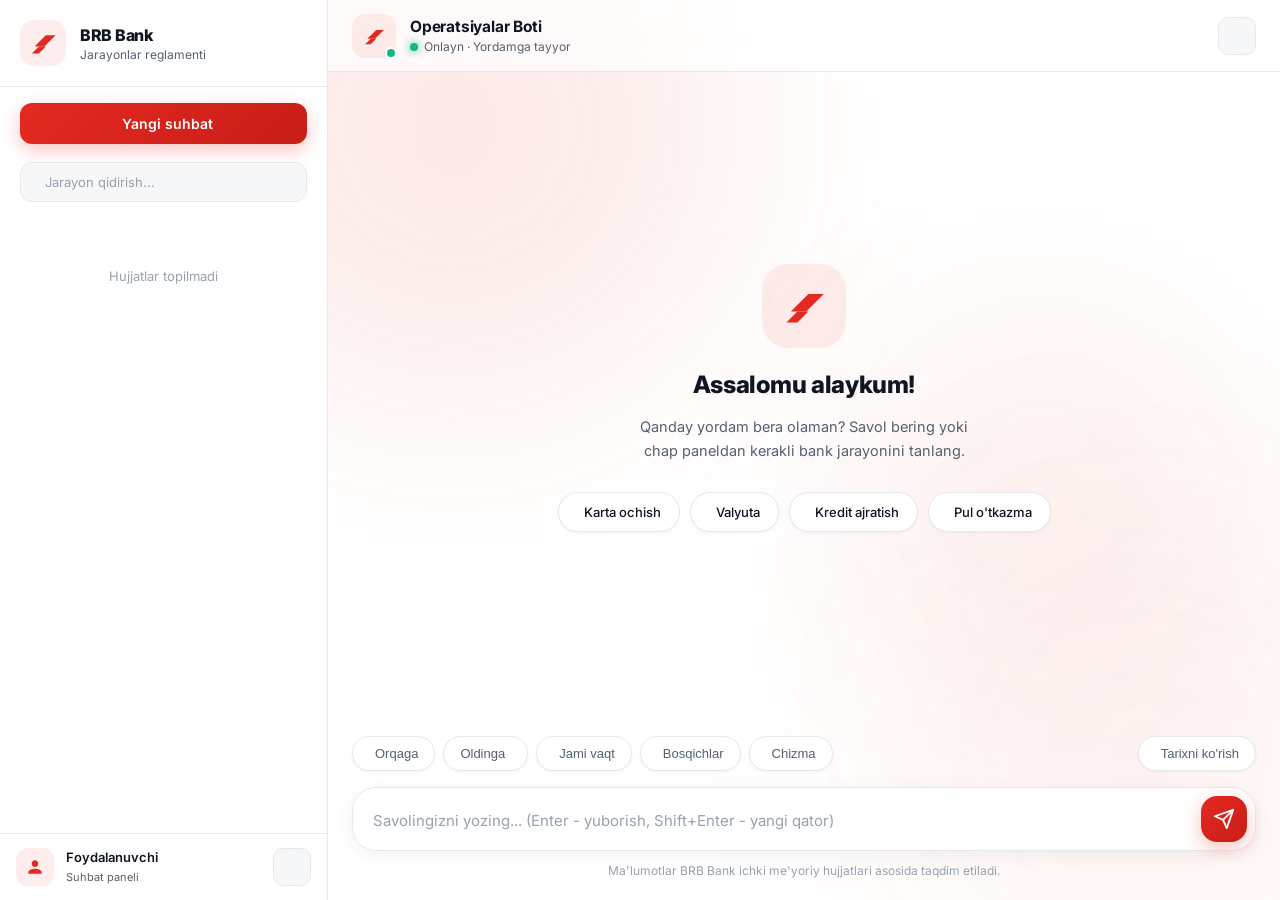
==== commit 2173c3d2: "fix: #app konteynerida ham 100dvh qo'llanildi (mobil balandlik)" ====
--- a/app/frontend/index.html
+++ b/app/frontend/index.html
@@ -91,7 +91,7 @@
       font-family: 'Inter', sans-serif;
       background: var(--bg);
       color: var(--txt);
-      height: 100vh;
+      height: 100dvh;
       overflow: hidden;
       display: flex;
       -webkit-font-smoothing: antialiased;
@@ -135,13 +135,14 @@
     @keyframes wUp { from { transform: translateY(20px); opacity: 0; } to { transform: translateY(0); opacity: 1; } }
     @keyframes dp { 0%,100% { transform: scale(.7); opacity: .35; } 50% { transform: scale(1.3); opacity: 1; } }
 
-    #app { display: flex; width: 100%; height: 100vh; opacity: 0; animation: appF .6s ease 2.5s forwards; }
+    #app { display: flex; width: 100%; height: 100dvh; opacity: 0; animation: appF .6s ease 2.5s forwards; }
     @keyframes appF { to { opacity: 1; } }
 
     /* ===== Sidebar ===== */
     #sidebar {
       width: var(--sw); min-width: var(--sw); background: var(--bg2);
       border-right: 1px solid var(--border); display: flex; flex-direction: column;
+      overflow: hidden;   /* ← qo'shildi */
       transition: transform .35s cubic-bezier(.4,0,.2,1), background .35s; z-index: 50;
     }
     .sbh { padding: 20px; border-bottom: 1px solid var(--border); display: flex; align-items: center; gap: 14px; flex-shrink: 0; }
@@ -173,7 +174,7 @@
     .srchi input { flex: 1; background: transparent; border: none; outline: none; font-size: 13px; color: var(--txt); font-family: inherit; }
     .srchi input::placeholder { color: var(--txt3); }
 
-    .sbscroll { flex: 1; overflow-y: auto; padding: 0 12px 12px; }
+    .sbscroll { flex: 1; min-height: 0; overflow-y: auto; padding: 0 12px 12px; -webkit-overflow-scrolling: touch; }
     .sblabel {
       font-size: 11px; font-weight: 700; letter-spacing: .06em; color: var(--txt3);
       text-transform: uppercase; padding: 12px 12px 8px;
@@ -656,7 +657,7 @@
 <script>
   /* ===================== BACKEND MANZILI (API_URL) ===================== */
   // Sizning faol Cloudflare tunnel manzilingiz
-  const API_URL = "https://additions-pages-diego-accurately.trycloudflare.com";
+  const API_URL = "/api";
 
   /* ===================== HOLAT (STATE) ===================== */
   let PROCS = {}, _all = [], activeProc = null, currentStep = null, _hopen = false, _busy = false;
@@ -711,7 +712,7 @@
   async function loadProcesses() {
     try {
       // API_URL o'zgaruvchisi qo'shildi
-      const r = await fetch(`${API_URL}/chat/processes?limit=100`);
+      const r = await fetch(`${API_URL}/chat/processes?limit=100`, { credentials: 'include' });
       const d = await r.json();
       if (Array.isArray(d)) {
         _all = d; PROCS = {};
@@ -827,7 +828,7 @@
     setBusy(true);
     try {
       // API_URL o'zgaruvchisi qo'shildi
-      const r = await fetch(`${API_URL}/chat/`, {
+      const r = await fetch(`${API_URL}/chat/`, { credentials: 'include',
         method: 'POST',
         headers: { 'Content-Type': 'application/json' },
         body: JSON.stringify({ message: text })
@@ -867,7 +868,7 @@
     }
     try {
       // API_URL o'zgaruvchisi qo'shildi
-      const r = await fetch(`${API_URL}/chat/chat-history`);
+      const r = await fetch(`${API_URL}/chat/chat-history`, { credentials: 'include' });
       const d = await r.json();
       if (d.status === 'success' && d.chat_history.length > 0) {
         clearMsgs();
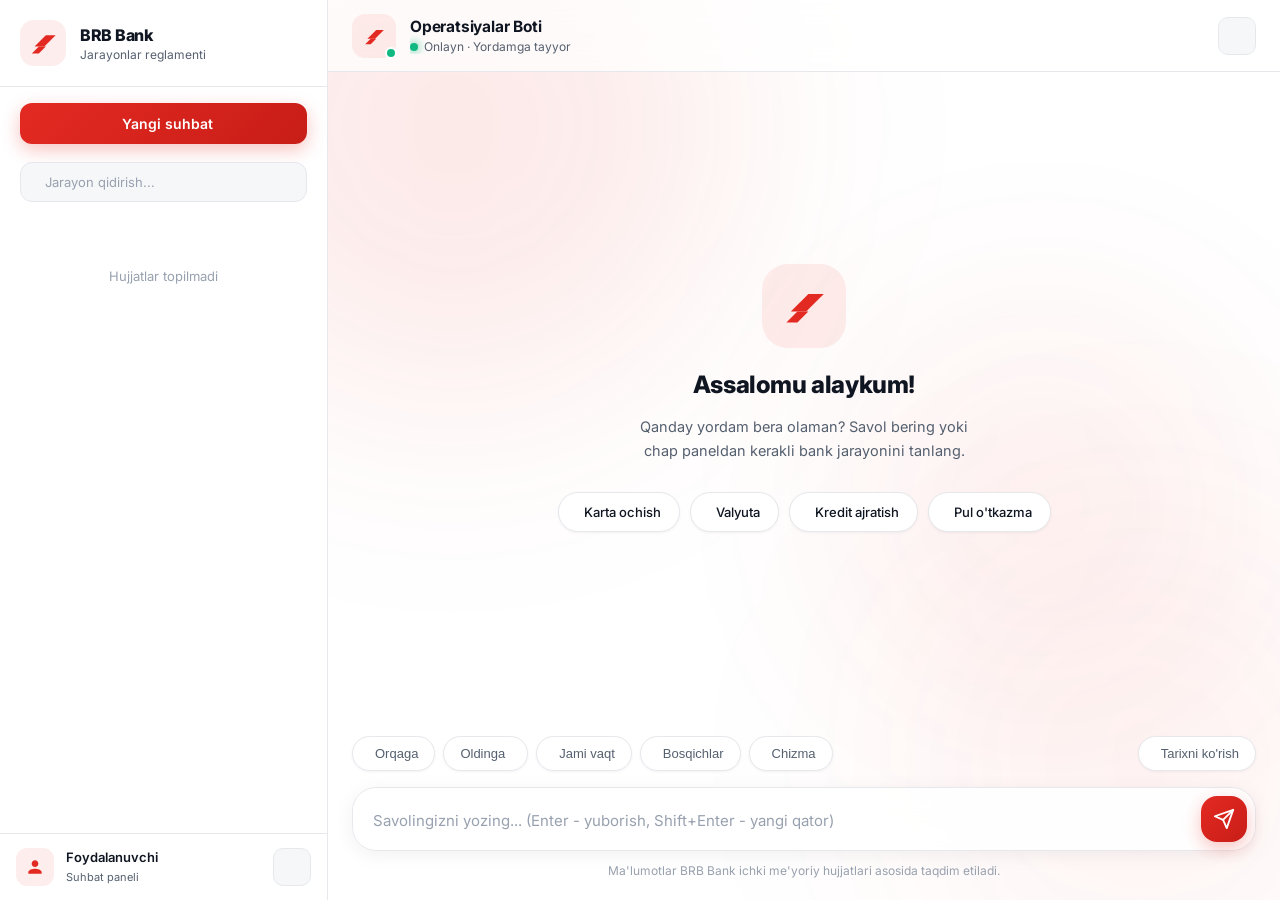
==== commit 7af9c6fb: "fix: #app uchun z-index/position qo'shildi (overlay sidebar ustidan chizilib, klik/scroll bloklanish" ====
--- a/app/frontend/index.html
+++ b/app/frontend/index.html
@@ -135,7 +135,7 @@
     @keyframes wUp { from { transform: translateY(20px); opacity: 0; } to { transform: translateY(0); opacity: 1; } }
     @keyframes dp { 0%,100% { transform: scale(.7); opacity: .35; } 50% { transform: scale(1.3); opacity: 1; } }
 
-    #app { display: flex; width: 100%; height: 100dvh; opacity: 0; animation: appF .6s ease 2.5s forwards; }
+    #app { display: flex; width: 100%; height: 100dvh; opacity: 0; animation: appF .6s ease 2.5s forwards; position: relative; z-index: 60; }
     @keyframes appF { to { opacity: 1; } }
 
     /* ===== Sidebar ===== */
@@ -276,11 +276,12 @@
       content: ''; position: absolute; bottom: -1px; right: -1px; width: 12px; height: 12px;
       background: var(--green); border: 2.5px solid var(--bg-chat); border-radius: 50%;
     }
-    .hinfo h1 { font-size: 15.5px; font-weight: 700; letter-spacing: -.2px; }
+    .hinfo { flex: 1; min-width: 0; overflow: hidden; }
+    .hinfo h1 { font-size: 15.5px; font-weight: 700; letter-spacing: -.2px; white-space: nowrap; overflow: hidden; text-overflow: ellipsis; }
     .hstatus { font-size: 12px; color: var(--txt2); display: flex; align-items: center; gap: 6px; margin-top: 3px; }
     .sdot { width: 8px; height: 8px; border-radius: 50%; background: var(--green); box-shadow: 0 0 10px var(--green); animation: sgl 2.5s ease infinite; }
     @keyframes sgl { 0%,100% { opacity: 1; } 50% { opacity: .4; } }
-    .hright { margin-left: auto; display: flex; align-items: center; gap: 12px; }
+    .hright { margin-left: auto; display: flex; align-items: center; gap: 12px; flex-shrink: 0; }
     .ppill {
       padding: 7px 14px; border-radius: 20px; font-size: 12px; font-weight: 600;
       background: var(--acc-light); border: 1px solid var(--acc-light2); color: var(--acc);
@@ -462,12 +463,13 @@
     #overlay.show { display: block; }
 
     @media(max-width:768px) {
-      #sidebar { position: fixed; top: 0; left: 0; height: 100vh; transform: translateX(-100%); box-shadow: var(--shadow-lg); }
+      #sidebar { position: fixed; top: 0; left: 0; height: 100dvh; transform: translateX(-100%); box-shadow: var(--shadow-lg); }
       #sidebar.open { transform: translateX(0); }
       #sbtog { display: flex !important; }
       #chdr { padding: 0 16px; height: 66px; }
       #chat-box { padding: 20px 16px; }
       #input-area { padding: 4px 16px 16px; }
+      .ppill { display: none !important; }
       #quick-bar { padding: 10px 16px; }
       .mwrap { max-width: 86%; }
     }
@@ -1084,6 +1086,7 @@
 
   /* ===================== ISHGA TUSHIRISH ===================== */
   loadProcesses();
+  setTimeout(() => { const w = document.getElementById('welcome'); if (w) w.style.display = 'none'; }, 2800);
 </script>
 </body>
 </html>
